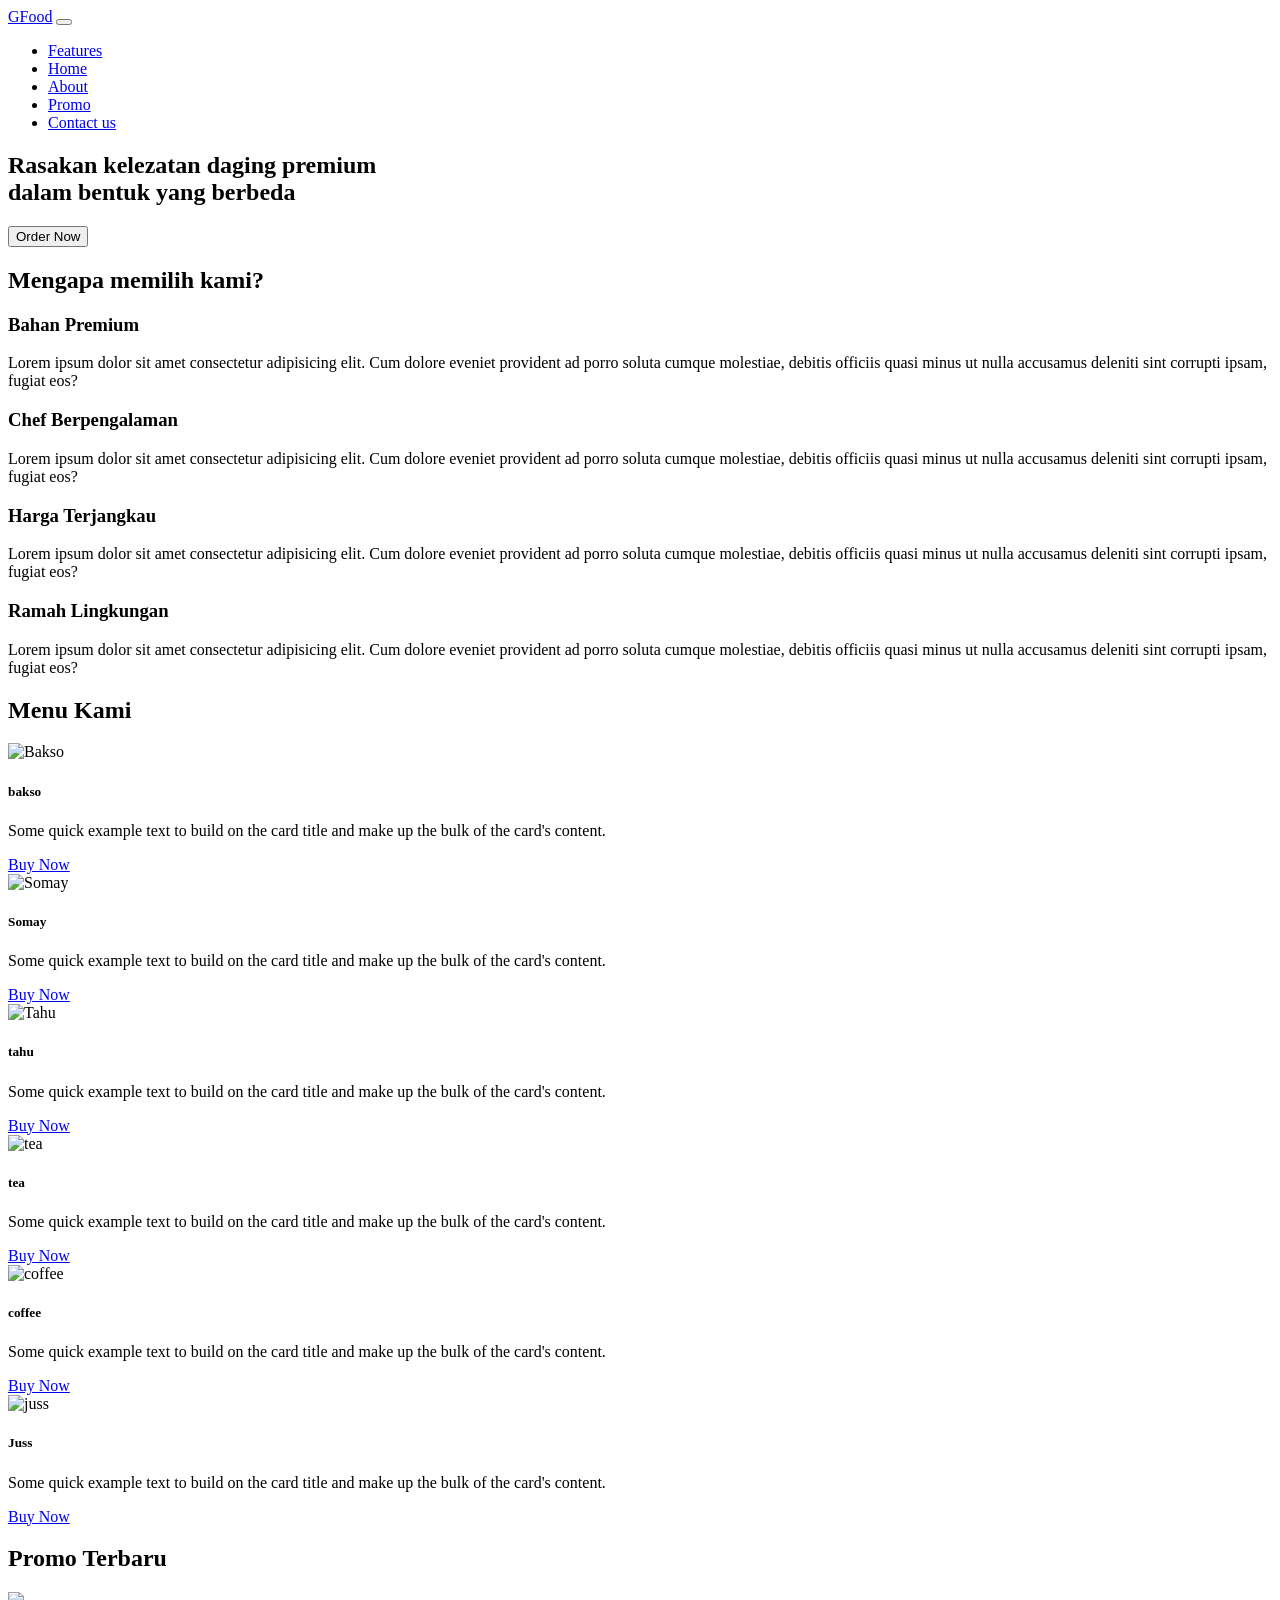
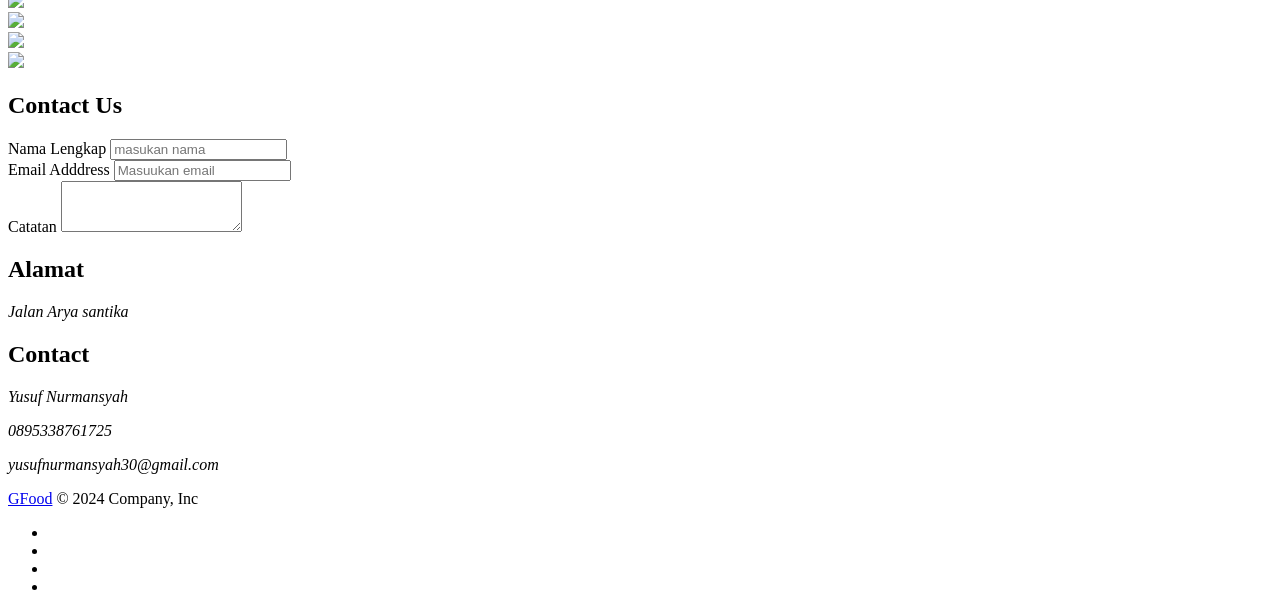
==== index.html @ 5f3a08c3 "Add files via upload" ====
<!DOCTYPE html>
<html lang="en">
<head>
  <meta charset="UTF-8">
  <meta name="viewport" content="width=device-width, initial-scale=1.0">
  <title>GFood Siap Melayani Anda</title>
  <!-- Ynurm -->

  <!-- boostrap  -->
  <link rel="stylesheet" href="assets/bootstrap-5.3.3-dist/css/bootstrap.min.css">
  
  <!-- font awesome -->
  <link rel="stylesheet" href="assets/Font-Awesome-6.x/css/all.min.css">
  
  <!-- font google -->
  <link rel="stylesheet" href="assets/Google-Font/stylesheet.css">
  
  <!-- My Style -->
  <link rel="stylesheet" href="assets/style.css">
  
</head>
<body>

  <!-- navbar -->
  <section id="navbar">
    <nav class="navbar navbar-expand-lg bg-body-tertiary fixed-top">
      <div class="container">
        <a class="navbar-brand" href="#">GFood</a>
        <button class="navbar-toggler" type="button" data-bs-toggle="collapse" data-bs-target="#navbarNav" aria-controls="navbarNav" aria-expanded="false" aria-label="Toggle navigation">
          <span class="navbar-toggler-icon"></span>
        </button>
        <div class="collapse navbar-collapse justify-content-end" id="navbarNav">
          <ul class="navbar-nav">
            <li class="nav-item">
              <a class="nav-link" href="#">Features</a>
            </li>
            <li class="nav-item">
              <a class="nav-link" href="#">Home</a>
            </li>
            <li class="nav-item">
              <a class="nav-link" href="#">About</a>
            </li>
            <li class="nav-item">
              <a class="nav-link" href="#">Promo</a>
            </li>
            <li class="nav-item">
              <a class="btn button" href="#">Contact us</a>
            </li>
          </ul>
        </div>
      </div>
    </nav>
  </section>
  
  <!-- jumbotron -->
  <section id="jumbotron">
    <div class="jumbotron bg-body-tertiary rounded-3">
      <div class="container py-5">
        <h1 class="display-5">
          Rasakan kelezatan daging <span>premium</span><br />dalam bentuk yang
          <span>berbeda</span>
        </h1>
        <button class="btn button" type="button">
          <i class="fas fa-cart-shopping"></i>
          Order Now
        </button>
      </div>
    </div>
  </section>

   <!-- about us -->
   <section id="aboutus">
    <div class="container-fluid bg-light p-5">
      <div class="row text-center">
        <div class="col-12 p-5">
          <h2 class="display-4">Mengapa memilih kami?</h2>
        </div>

        <div class="col-12 col-sm-6 col-lg-3">
          <span class="fa-stack fa-2x">
            <i class="fas fa-circle fa-stack-2x"></i>
            <i class="fas fa-plate-wheat fa-stack-1x fa-inverse"></i>
          </span>
          <h3 class="mt-4">Bahan Premium</h3>
          <p>
            Lorem ipsum dolor sit amet consectetur adipisicing elit. Cum
            dolore eveniet provident ad porro soluta cumque molestiae, debitis
            officiis quasi minus ut nulla accusamus deleniti sint corrupti
            ipsam, fugiat eos?
          </p>
        </div>

        <div class="col-12 col-sm-6 col-lg-3">
          
          <span class="fa-stack fa-2x">
            <i class="fas fa-circle fa-stack-2x"></i>
            <i class="fas fa-utensils fa-stack-1x fa-inverse"></i>
          </span>
          <h3 class="mt-4">Chef Berpengalaman</h3>
          <p>
            Lorem ipsum dolor sit amet consectetur adipisicing elit. Cum
            dolore eveniet provident ad porro soluta cumque molestiae, debitis
            officiis quasi minus ut nulla accusamus deleniti sint corrupti
            ipsam, fugiat eos?
          </p>
        </div>

        <div class="col-12 col-sm-6 col-lg-3">
          <span class="fa-stack fa-2x">
            <i class="fas fa-circle fa-stack-2x"></i>
            <i class="fas fa-dollar-sign fa-stack-1x fa-inverse"></i>
          </span>
          <h3 class="mt-4">Harga Terjangkau</h3>
          <p>
            Lorem ipsum dolor sit amet consectetur adipisicing elit. Cum
            dolore eveniet provident ad porro soluta cumque molestiae, debitis
            officiis quasi minus ut nulla accusamus deleniti sint corrupti
            ipsam, fugiat eos?
          </p>
        </div>

        <div class="col-12 col-sm-6 col-lg-3">
          <span class="fa-stack fa-2x">
            <i class="fas fa-circle fa-stack-2x"></i>
            <i class="fas fa-tree-city fa-stack-1x fa-inverse"></i>
          </span>
          <h3 class="mt-4">Ramah Lingkungan</h3>
          <p>
            Lorem ipsum dolor sit amet consectetur adipisicing elit. Cum
            dolore eveniet provident ad porro soluta cumque molestiae, debitis
            officiis quasi minus ut nulla accusamus deleniti sint corrupti
            ipsam, fugiat eos?
          </p>
        </div>
      </div>
    </div>
  </section>

  <!-- menu -->
  <section id="menu">
    <div  class="Menu">
      <div class="container bg-light P-5">
        <div class="row text-center">
        <div class="col-12 p-5">
          <h2 class="display-4"> Menu Kami</h2>
        </div>

        <div class="col-12 col-lg-4 mb-4">
          <div class="card">
            <img src="assets/img/menu/bakso.webp" class="card-img-top" alt="Bakso">
              <div class="card-body">
              <h5 class="card-title">bakso</h5>
              <p class="card-text">Some quick example text to build on the card title and make up the bulk of the card's content.</p>
            </div>
            <div class="card-footer">
              <a href="#" class="btn button"><i class="fas fa-cart-shopping"></i>Buy Now</a>
              </div>
            </div>
          </div>

          <div class="col-12 col-lg-4 mb-4">
            <div class="card">
              <img src="assets/img/menu/somay.webp" class="card-img-top" alt="Somay">
                <div class="card-body">
                <h5 class="card-title">Somay</h5>
                <p class="card-text">Some quick example text to build on the card title and make up the bulk of the card's content.</p>
              </div>
              <div class="card-footer">
                <a href="#" class="btn button"><i class="fas fa-cart-shopping"></i>Buy Now</a>
                </div>
              </div>
            </div>

            <div class="col-12 col-lg-4 mb-4">
              <div class="card">
                <img src="assets/img/menu/tahu.webp" class="card-img-top" alt="Tahu">
                  <div class="card-body">
                  <h5 class="card-title">tahu</h5>
                  <p class="card-text">Some quick example text to build on the card title and make up the bulk of the card's content.</p>
                </div>
                <div class="card-footer">
                  <a href="#" class="btn button"><i class="fas fa-cart-shopping"></i>Buy Now</a>
                  </div>
                </div>
              </div>

              <div class="col-12 col-lg-4 mb-4">
                <div class="card">
                  <img src="assets/img/menu/tea.webp" class="card-img-top" alt="tea">
                    <div class="card-body">
                    <h5 class="card-title">tea</h5>
                    <p class="card-text">Some quick example text to build on the card title and make up the bulk of the card's content.</p>
                  </div>
                  <div class="card-footer">
                    <a href="#" class="btn button"><i class="fas fa-cart-shopping"></i>Buy Now</a>
                    </div>
                  </div>
                </div>

                <div class="col-12 col-lg-4 mb-4">
                  <div class="card">
                    <img src="assets/img/menu/coffee.webp" class="card-img-top" alt="coffee">
                      <div class="card-body">
                      <h5 class="card-title">coffee</h5>
                      <p class="card-text">Some quick example text to build on the card title and make up the bulk of the card's content.</p>
                    </div>
                    <div class="card-footer">
                      <a href="#" class="btn button"><i class="fas fa-cart-shopping"></i>Buy Now</a>
                      </div>
                    </div>
                  </div>

                  <div class="col-12 col-lg-4 mb-4">
                    <div class="card">
                      <img src="assets/img/menu/jus.webp" class="card-img-top" alt="juss">
                        <div class="card-body">
                        <h5 class="card-title">Juss</h5>
                        <p class="card-text">Some quick example text to build on the card title and make up the bulk of the card's content.</p>
                      </div>
                      <div class="card-footer">
                        <a href="#" class="btn button"><i class="fas fa-cart-shopping"></i>Buy Now</a>
                        </div>
                      </div>
                    </div>

          </div>
        </div>
    </div>
  </section>
  <!-- promo -->
  <section id="contactus">
    <div class="container P-5">
      <div class="row justify-content-center">
      <div class="col-12 p-5- text-center">
        <h2 class="display-4"><b> Promo Terbaru</b></h2>
      </div>
  <div class="col-12 col-lg-3 mb-4">
  <div class="card">
  <img src="assets/img/promo/1.webp" class="card-img-top" elt="Promo 1">
  </div>
  </div>
  <div class="col-12 col-lg-3 mb-4">
  <div class="card">
  <img src="assets/img/promo/2.webp" class="card-img-top" elt="Promo 2">
  </div>
  </div>
  <div class="col-12 col-lg-3 mb-4">
  <div class="card">
  <img src="assets/img/promo/3.webp" class="card-img-top" elt="Promo 3">
  </div>
  </div>
  <div class="col-12 col-lg-3 mb-4">
  <div class="card">
  <img src="assets/img/promo/4.webp" class="card-img-top" elt="Promo 4">
  </div>
  </div>
  </section>
  <!-- contactus -->
  <section id="contactus">
        <div class="container P-5">
          <div class="row justify-content-center">
          <div class="col-12 p-5- text-center">
            <h2 class="display-4"><b> Contact Us</b></h2>
          </div>
          <div class="col-10 col-md-6">
            <div class="mb-3">
              <label for="exampleFormControlInput1" class="form-label">Nama Lengkap</label>
              <input type="tel" class="form-control" id="exampleFormControlInput1" placeholder="masukan nama">
            </div>
            <div class="mb-3">
              <label for="exampleFormControlInput1" class="form-label">Email Adddress</label>
              <input type="tel" class="form-control" id="exampleFormControlInput1" placeholder="Masuukan email ">
            </div>
            <div class="mb-3">
              <label for="exampleFormControlTextarea1" class="form-label"> Catatan</label>
              <textarea class="form-control" id="exampleFormControlTextarea1" rows="3"></textarea>
            </div> 
          </div>
          <div class="col-10 col-md-4">
            <h2 class="mb-3">Alamat</h2>
            <p><i class="fas fa-map-pin">Jalan Arya santika </i></p>
            <h2 class="mb-3">Contact</h2>
            <p><i class="fas fa-user"> Yusuf Nurmansyah </i></p>
            <p><i class="fas fa-brands fa-whatsapp"> 0895338761725 </i></p>
            <p><i class="fas fa-envelope"> yusufnurmansyah30@gmail.com </i></p>
          </div>
          </div>
          </div>
  </section>
  <!-- footer -->
  <section id="footer">
 <div class="container">
  <footer class="d-flex flex-wrap justify-content-between align-items-center py-3 my-4 border-top">
    <div class="col-md-4 d-flex align-items-center">
      <a class="footer-brand" href="#">GFood</a>
      <span class="mb-3 mb-md-0 text-body-secondary">&copy; 2024 Company, Inc</span>
    </div>

    <ul class="nav col-md-4 justify-content-end list-unstyled d-flex">
        <li class="ms-3"><a class="text-body-secondary" href="#"><i class="fab fa-brands fa-facebook"></i></a></li>
        <li class="ms-3"><a class="text-body-secondary" href="#"><i class="fab fa-brands fa-instagram"></i></a></li>
        <li class="ms-3"><a class="text-body-secondary" href="#"><i class="fab fa-brands fa-twitter"></i></a></li>
        <li class="ms-3"><a class="text-body-secondary" href="#"><i class="fab fa-brands fa-youtube"></i></a></li>

    </ul>
  </footer>
</div>

  </section>

  <!-- boostrap 3s -->
    <script src="assets/boostrap-5.3.3-dist/js/boostrap.bundle.min.js"></script>
</body>
</html>
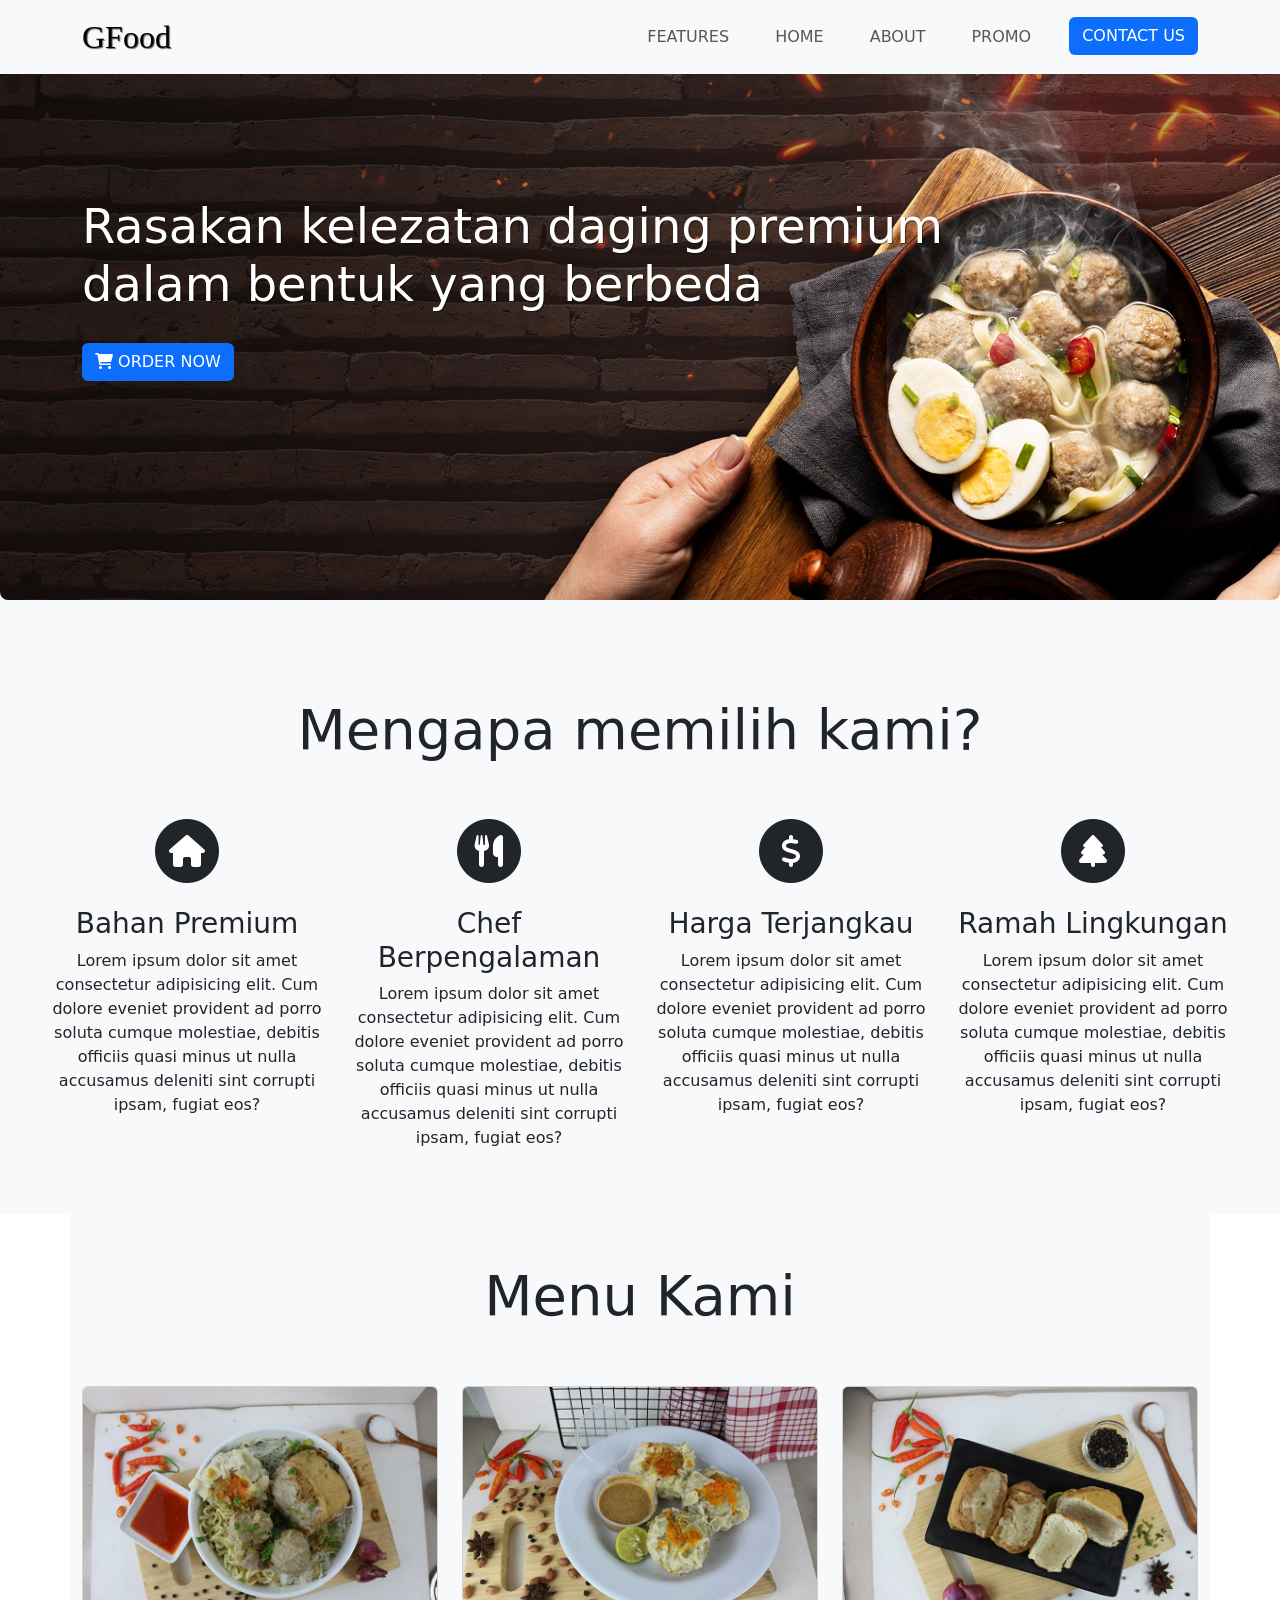
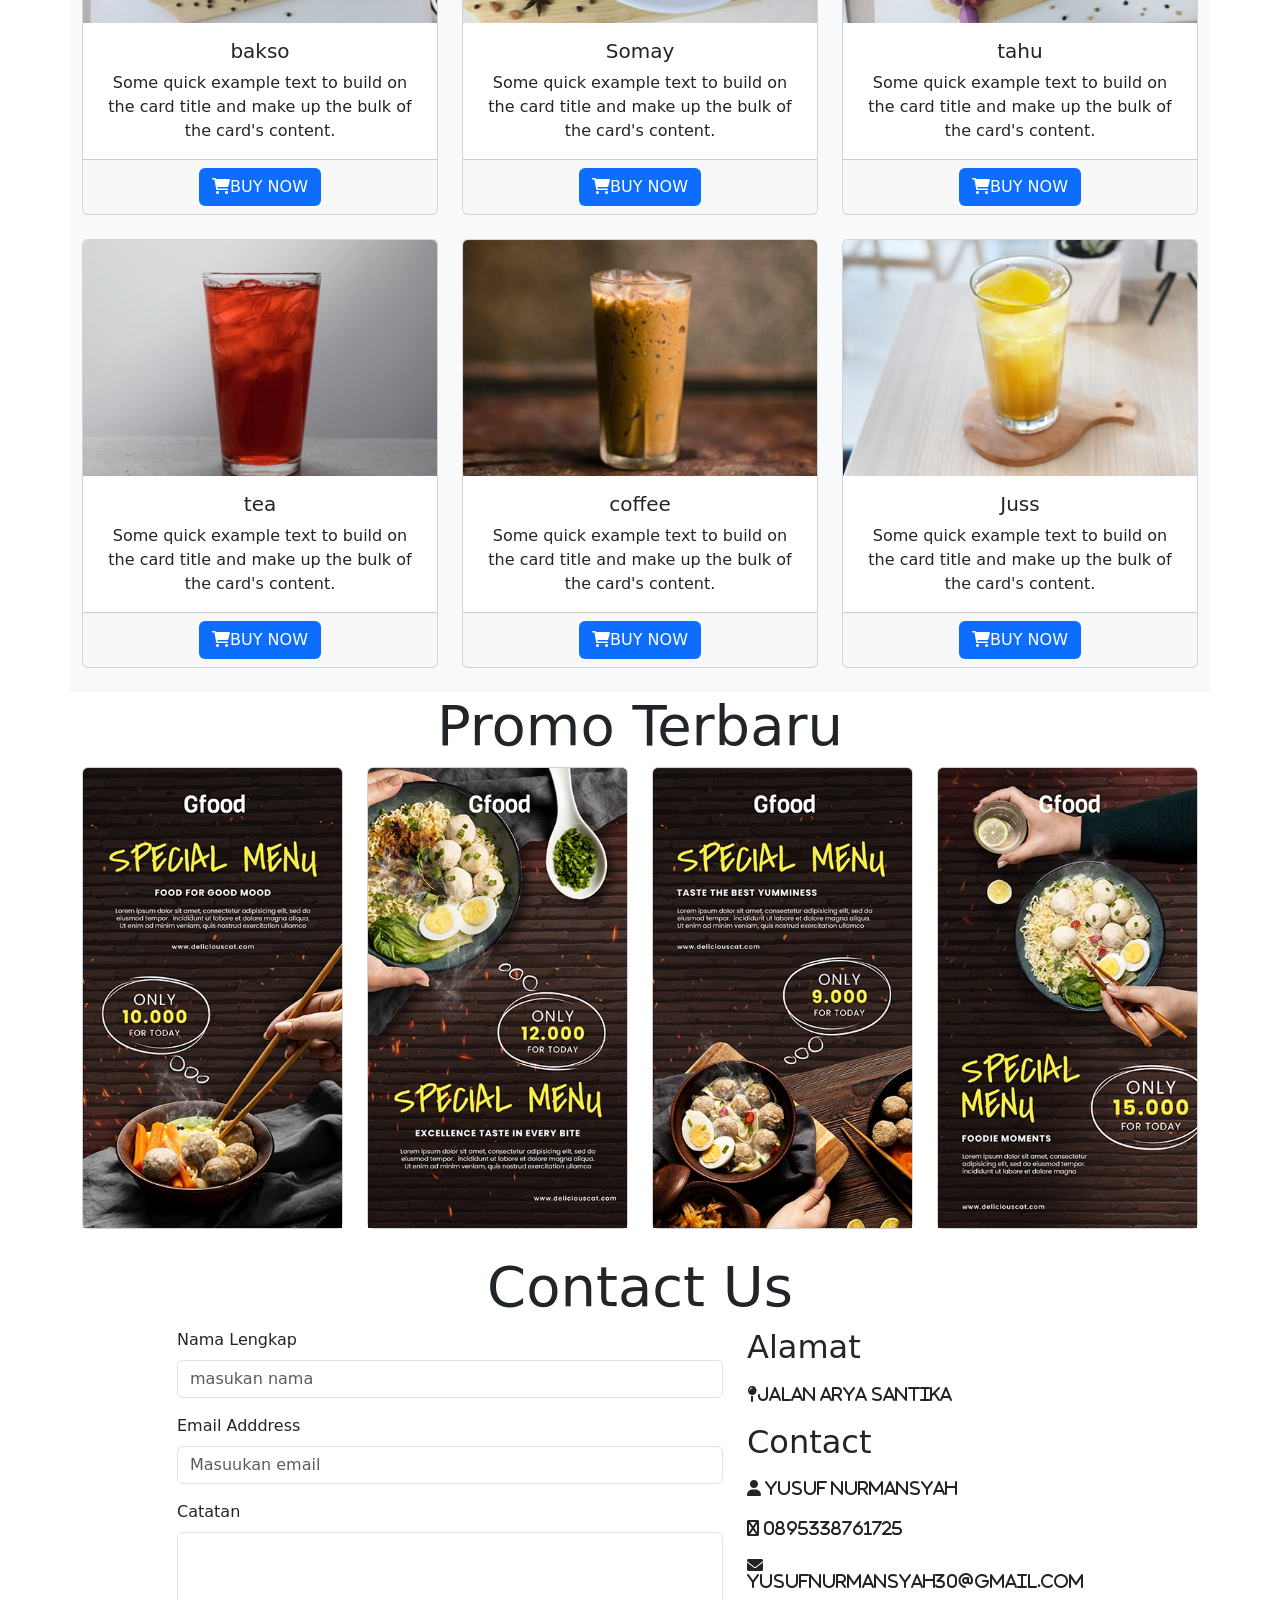
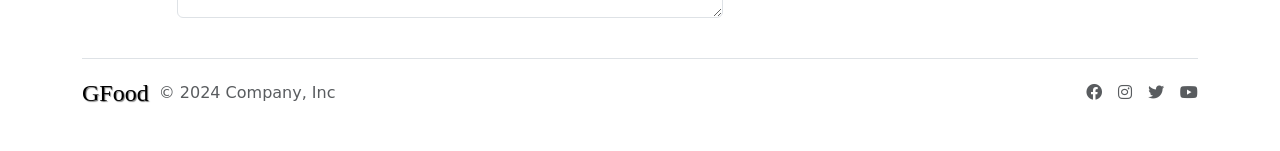
==== commit 38c85ad8: "Update index.html" ====
--- a/index.html
+++ b/index.html
@@ -8,6 +8,8 @@
 
   <!-- boostrap  -->
   <link rel="stylesheet" href="assets/bootstrap-5.3.3-dist/css/bootstrap.min.css">
+  <link rel="stylesheet" href="https://cdnjs.cloudflare.com/ajax/libs/font-awesome/6.0.0-beta3/css/all.min.css">
+
   
   <!-- font awesome -->
   <link rel="stylesheet" href="assets/Font-Awesome-6.x/css/all.min.css">
@@ -79,7 +81,7 @@
         <div class="col-12 col-sm-6 col-lg-3">
           <span class="fa-stack fa-2x">
             <i class="fas fa-circle fa-stack-2x"></i>
-            <i class="fas fa-plate-wheat fa-stack-1x fa-inverse"></i>
+            <i class="fas fa-home fa-stack-1x fa-inverse"></i>
           </span>
           <h3 class="mt-4">Bahan Premium</h3>
           <p>
@@ -122,7 +124,7 @@
         <div class="col-12 col-sm-6 col-lg-3">
           <span class="fa-stack fa-2x">
             <i class="fas fa-circle fa-stack-2x"></i>
-            <i class="fas fa-tree-city fa-stack-1x fa-inverse"></i>
+            <i class="fas fa-tree fa-stack-1x fa-inverse"></i>
           </span>
           <h3 class="mt-4">Ramah Lingkungan</h3>
           <p>
@@ -311,4 +313,4 @@
   <!-- boostrap 3s -->
     <script src="assets/boostrap-5.3.3-dist/js/boostrap.bundle.min.js"></script>
 </body>
-</html>+</html>
--- a/assets/Google-Font/stylesheet.css
+++ b/assets/Google-Font/stylesheet.css
@@ -0,0 +1,12 @@
+/*! Generated by Font Squirrel (https://www.fontsquirrel.com) on September 14, 2024 */
+
+
+
+@font-face {
+    font-family: 'vigaregular';
+    src: url('viga-regular-webfont.woff2') format('woff2'),
+         url('viga-regular-webfont.woff') format('woff');
+    font-weight: normal;
+    font-style: normal;
+
+}
--- a/assets/style.css
+++ b/assets/style.css
@@ -0,0 +1,56 @@
+.navbar-brand {
+    font-family: viga;
+    font-size: 32px;
+    text-shadow: 1px 1px 1px rgb(0,0,0,0.6);
+}
+
+.nav-link {
+    text-transform: uppercase;
+    margin-right: 30px;
+}
+
+.nav-link:hover {
+    color: #0d6efd;
+}
+
+.button {
+    background-color: #0d6efd;
+    color: #fff;
+    text-transform: uppercase;
+    border-radius: 30xp;
+    padding: 10xp 20xp;
+}
+
+.button:hover {
+    background-color: #fff;
+    color: #0d6efd;
+}
+
+.jumbotron {
+    background-image: url(img/jumbotron.webp);
+    height: 600px;
+    background-position: bottom;
+    background-repeat: no-repeat;
+    background-size: cover;
+  }
+  
+  .jumbotron .display-5 {
+    color: #fff;
+    margin-top: 150px;
+    margin-bottom: 30px;
+    font-weight: 200;
+    text-shadow: 1px 1px 1px rgba(0, 0, 0, 0.5);
+  }
+  
+  .jumbotron .display-5 span {
+    font-weight: 500;
+  }
+
+  .footer-brand {
+    font-family: viga;
+    font-size: 24px;
+    color: black;
+    text-shadow: 1px 1px 1px rgb(0,0,0,0.5);
+    text-decoration: none;
+   margin-right: 10px;
+  }
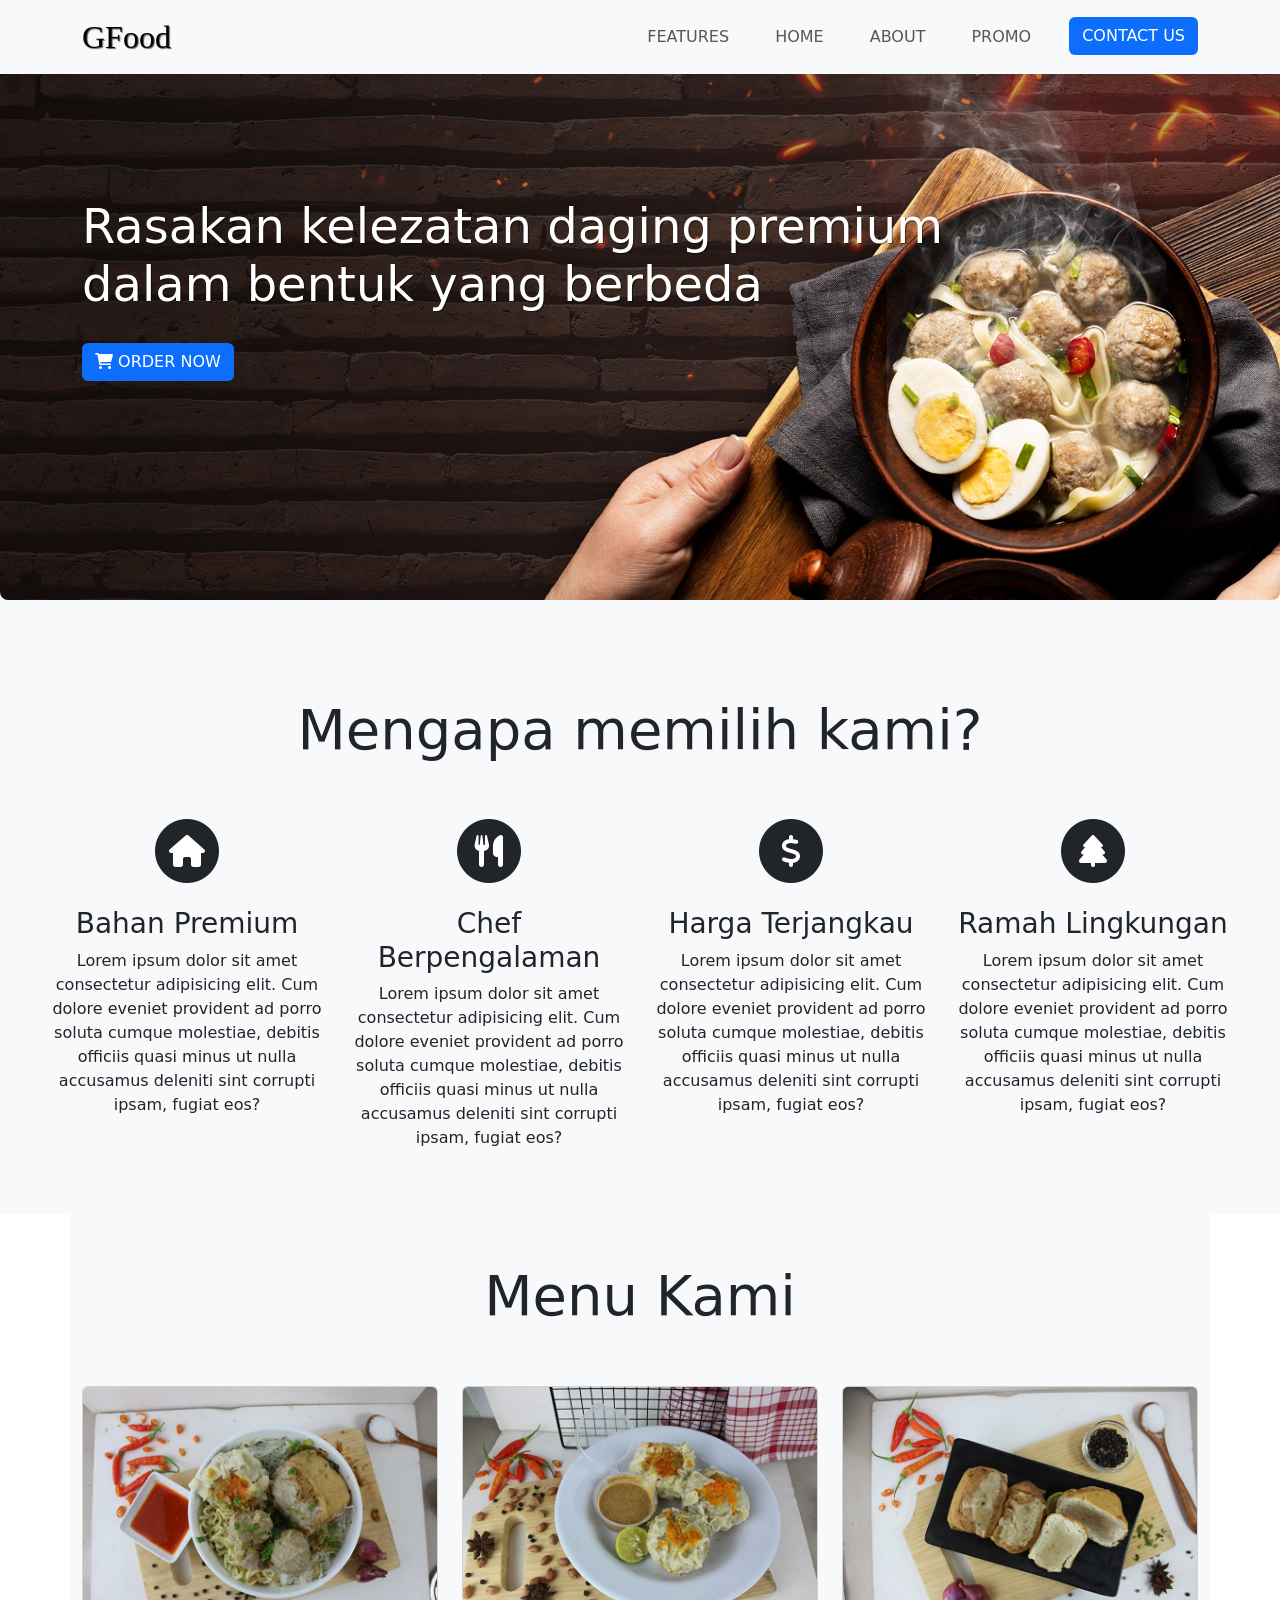
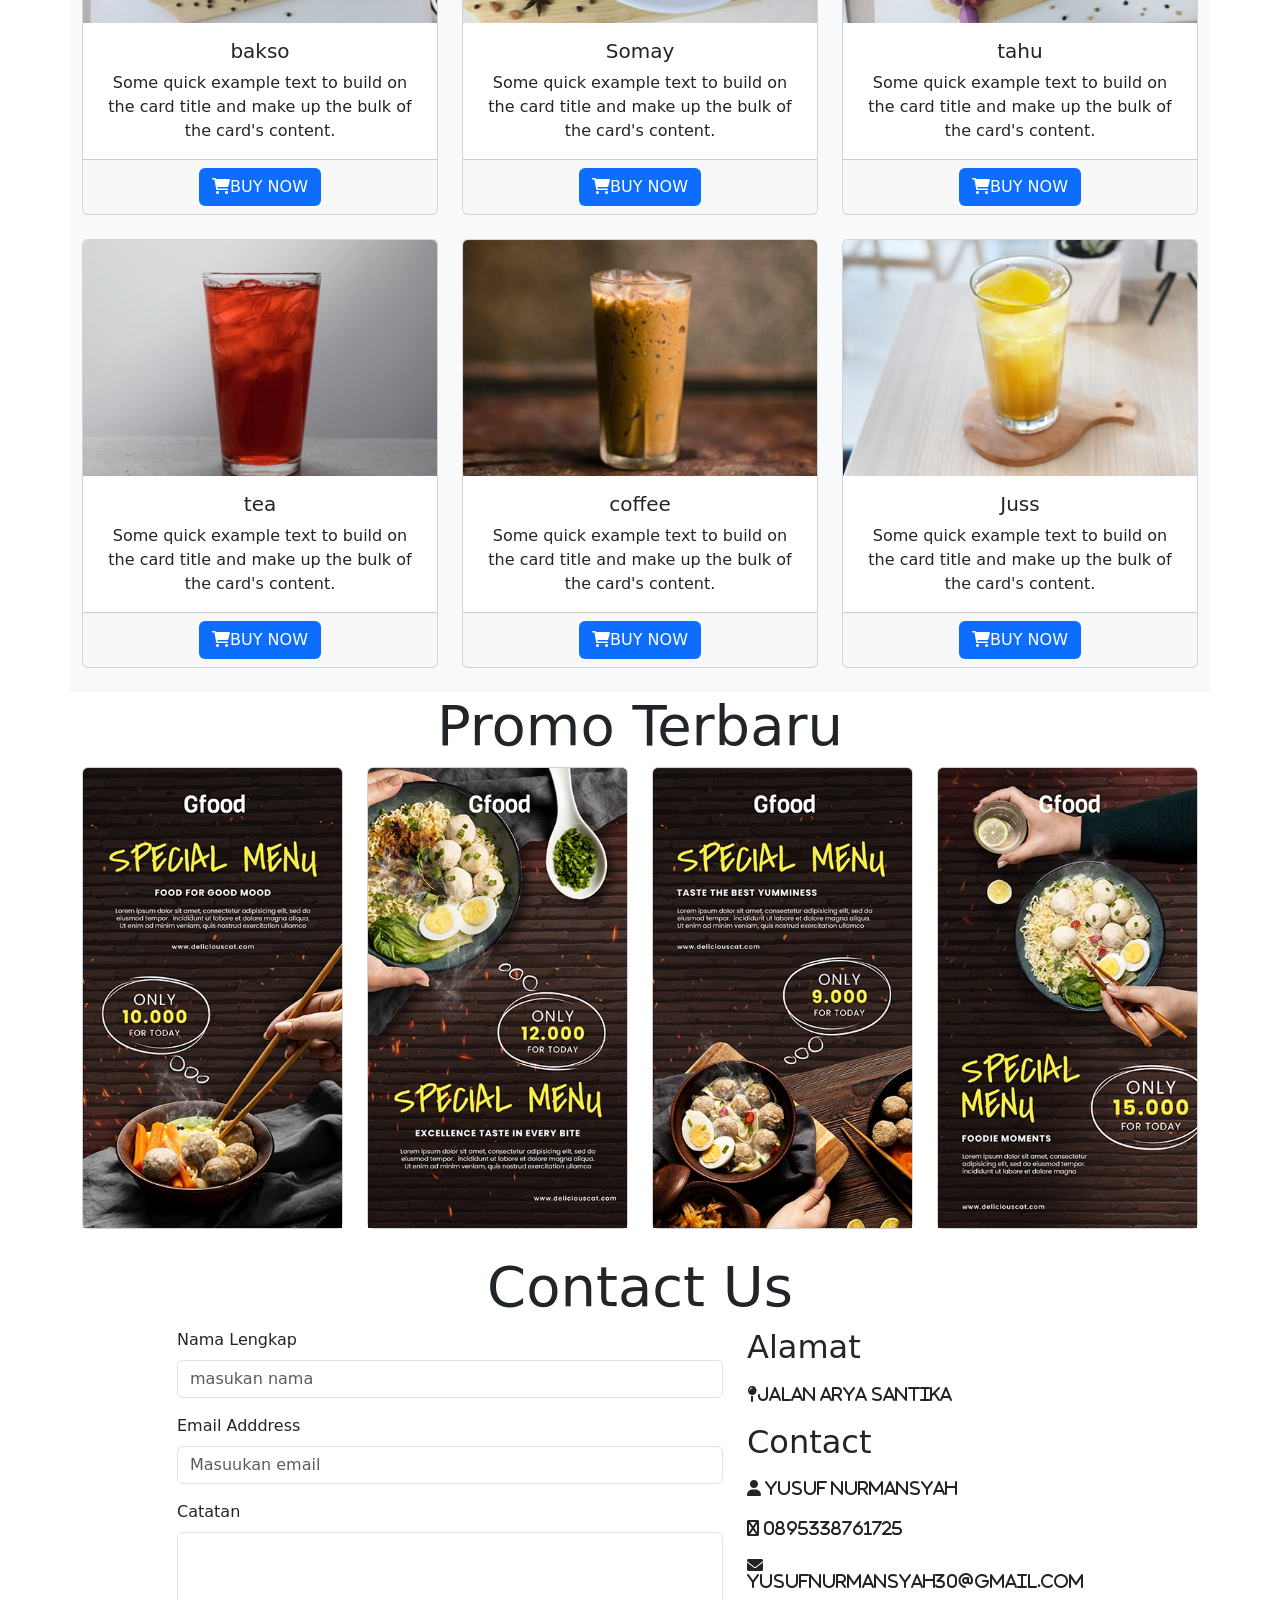
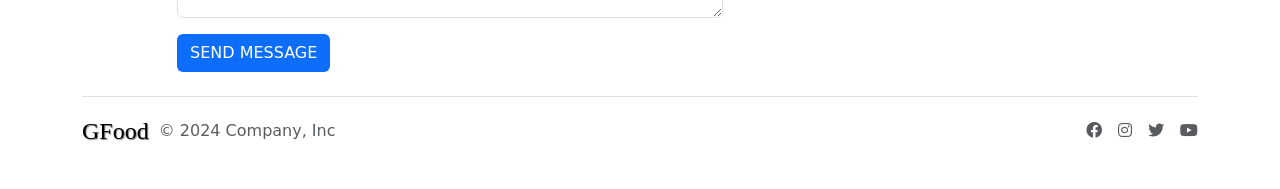
==== commit ee86e1c2: "Update index.html" ====
--- a/index.html
+++ b/index.html
@@ -277,6 +277,11 @@
               <label for="exampleFormControlTextarea1" class="form-label"> Catatan</label>
               <textarea class="form-control" id="exampleFormControlTextarea1" rows="3"></textarea>
             </div> 
+            <div class="col-md-12">
+              <button onclick="" class="btn button">
+                Send Message
+              </button>
+            </div>
           </div>
           <div class="col-10 col-md-4">
             <h2 class="mb-3">Alamat</h2>
@@ -285,6 +290,7 @@
             <p><i class="fas fa-user"> Yusuf Nurmansyah </i></p>
             <p><i class="fas fa-brands fa-whatsapp"> 0895338761725 </i></p>
             <p><i class="fas fa-envelope"> yusufnurmansyah30@gmail.com </i></p>
+            
           </div>
           </div>
           </div>
